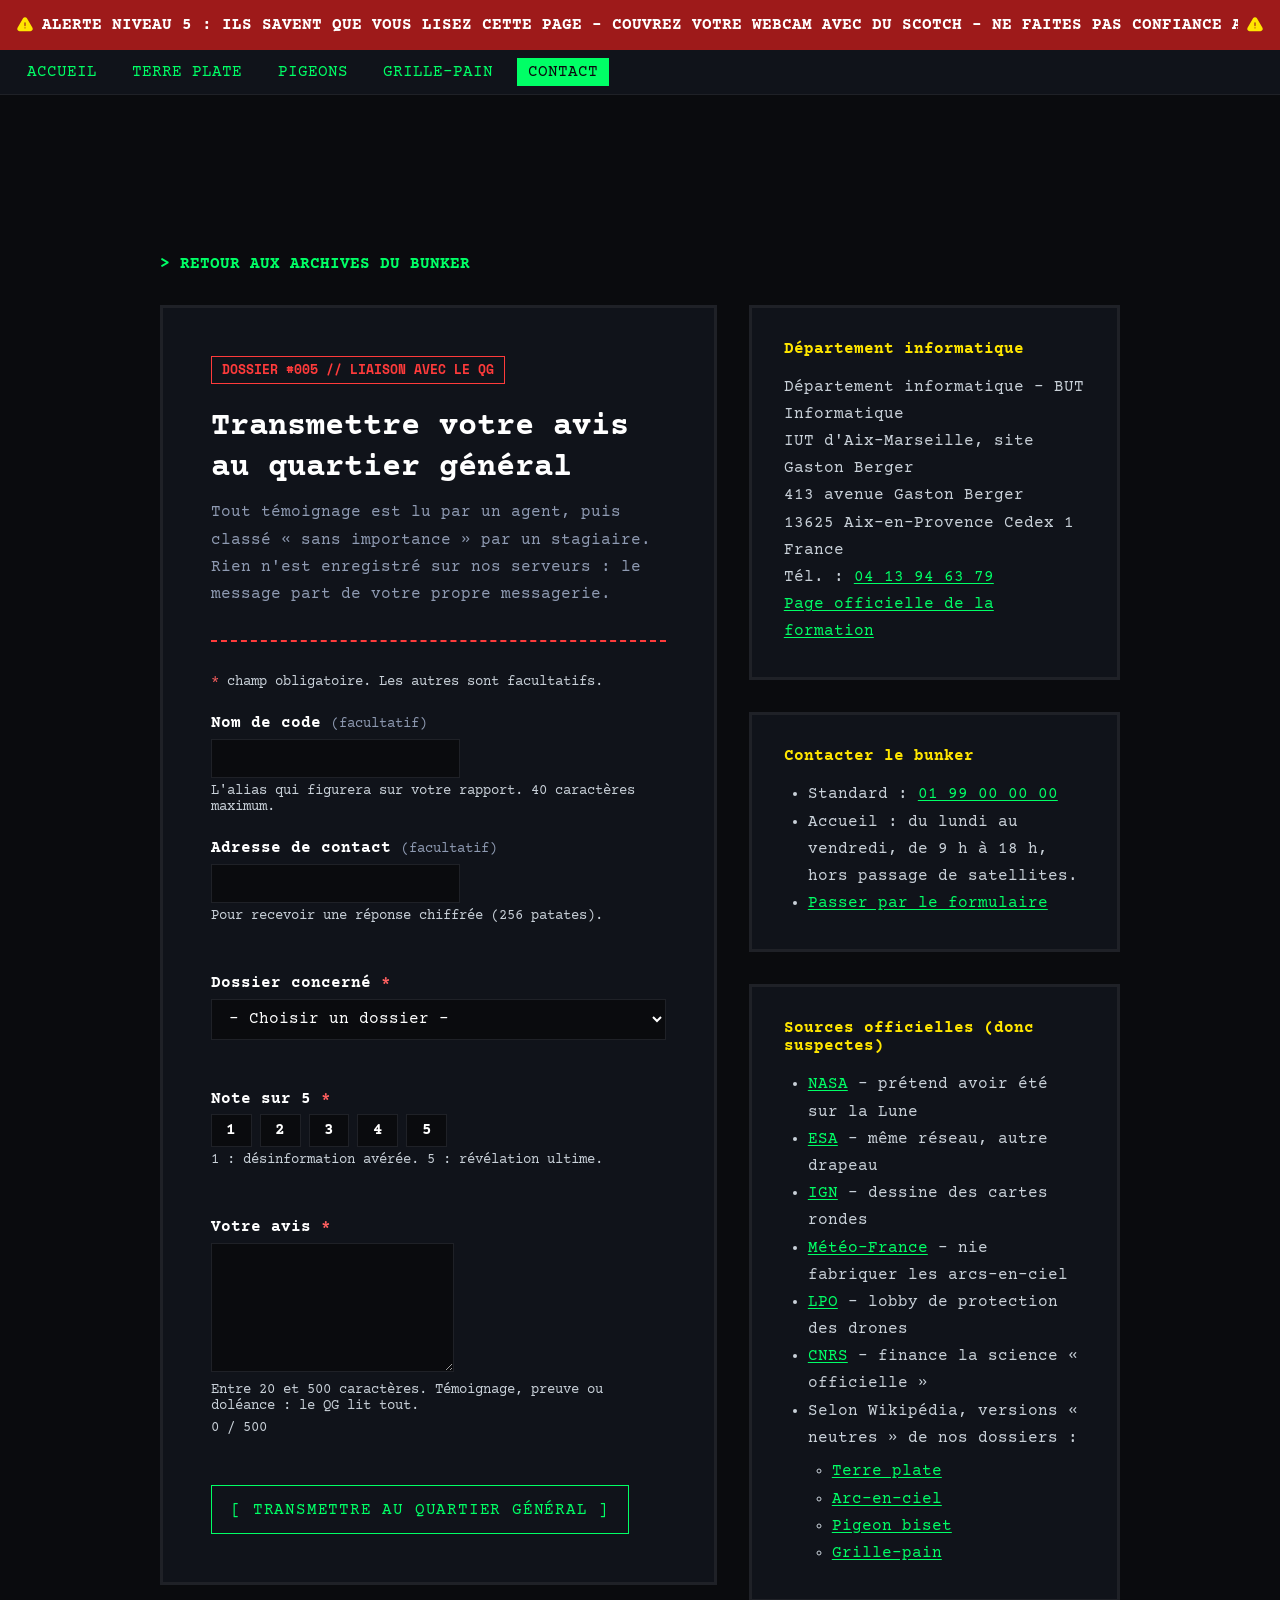
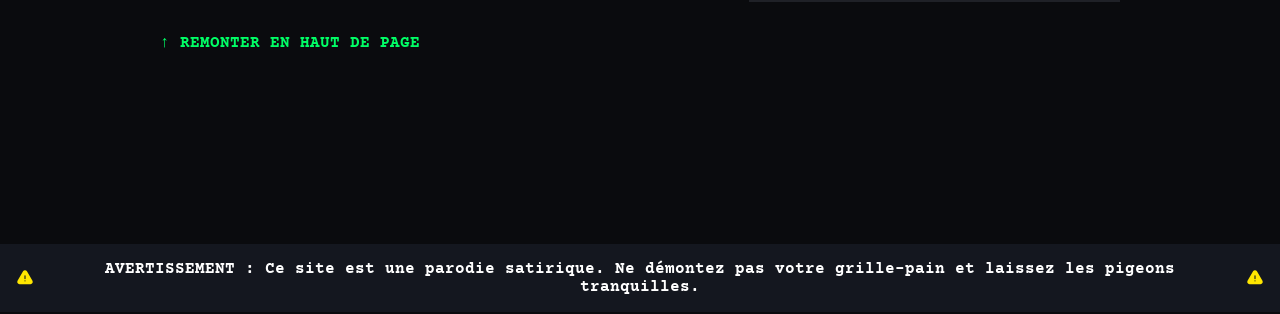
==== pages/contact.html @ 975d0641 "Page contact, menu, référencement, noms en anglais, CSS minifié" ====
<!DOCTYPE html>
<html lang="fr">
<head>
    <!-- Bonjour, voici Bob
     \O/
      |
     / \
    -->
    <meta charset="UTF-8">
    <meta name="viewport" content="width=device-width, initial-scale=1.0">
    <title>Transmettre votre avis - La Grande Révélation</title>

    <meta name="description" content="Laissez votre avis sur La Grande Révélation et ses dossiers. Le formulaire ouvre votre messagerie avec un message prêt à envoyer au quartier général.">
    <meta name="author" content="github:cazzuloa">

    <!-- Adresse officielle de la page et descriptif de partage (Open Graph, Twitter Card) -->
    <link rel="canonical" href="https://cazzuloa.github.io/La-Grande-Revelation/pages/contact.html">
    <meta property="og:title" content="Transmettre votre avis au quartier général">
    <meta property="og:type" content="website">
    <meta property="og:url" content="https://cazzuloa.github.io/La-Grande-Revelation/pages/contact.html">
    <meta property="og:site_name" content="La Grande Révélation">
    <meta property="og:description" content="Un formulaire pour donner votre avis sur nos dossiers, avec les coordonnées du département informatique et nos sources.">
    <meta property="og:image" content="https://cazzuloa.github.io/La-Grande-Revelation/assets/images/og-image.jpg">
    <meta property="og:image:width" content="1200">
    <meta property="og:image:height" content="630">
    <meta property="og:locale" content="fr_FR">
    <meta name="twitter:card" content="summary">
    <meta name="twitter:title" content="Transmettre votre avis au quartier général">
    <meta name="twitter:description" content="Un formulaire pour donner votre avis sur nos dossiers, avec les coordonnées du département informatique et nos sources.">
    <meta name="twitter:image" content="https://cazzuloa.github.io/La-Grande-Revelation/assets/images/og-image.jpg">

    <!-- Données structurées : la page et le département (adresse, téléphone, coordonnées GPS)
         pour le référencement local -->
    <script type="application/ld+json">
    {
        "@context": "https://schema.org",
        "@graph": [
            {
                "@type": "ContactPage",
                "name": "Transmettre votre avis au quartier général",
                "url": "https://cazzuloa.github.io/La-Grande-Revelation/pages/contact.html",
                "isPartOf": { "@type": "WebSite", "name": "La Grande Révélation", "url": "https://cazzuloa.github.io/La-Grande-Revelation/" },
                "mainEntity": { "@id": "#department" },
                "inLanguage": "fr"
            },
            {
                "@type": "Organization",
                "@id": "#department",
                "name": "Département informatique - IUT d'Aix-Marseille",
                "url": "https://iut.univ-amu.fr/fr/formations/bachelor-universitaire-de-technologie/but-informatique/but-info-aix",
                "telephone": "+33413946379",
                "address": {
                    "@type": "PostalAddress",
                    "streetAddress": "413 avenue Gaston Berger",
                    "addressLocality": "Aix-en-Provence",
                    "postalCode": "13625",
                    "addressCountry": "FR"
                },
                "geo": {
                    "@type": "GeoCoordinates",
                    "latitude": 43.51416,
                    "longitude": 5.45147
                }
            }
        ]
    }
    </script>

    <!-- Favicon : l'œil du bunker, en deux tailles et pour l'écran d'accueil d'Apple -->
    <link rel="icon" href="../assets/images/favicon-32.png" sizes="32x32" type="image/png">
    <link rel="icon" href="../assets/images/favicon-192.png" sizes="192x192" type="image/png">
    <link rel="apple-touch-icon" href="../assets/images/apple-touch-icon.png">

    <!-- Google Fonts : seules les polices utilisées par le site sont chargées -->
    <link rel="preconnect" href="https://fonts.googleapis.com">
    <link rel="preconnect" href="https://fonts.gstatic.com" crossorigin>
    <link href="https://fonts.googleapis.com/css2?family=Courier+Prime:ital,wght@0,400;0,700;1,400;1,700&amp;family=Space+Mono:wght@400;700&amp;display=swap" rel="stylesheet">

    <!-- Notre magnifique CSS -->
    <link id="theme-link" rel="stylesheet" href="../css/dark.min.css">
    <link rel="stylesheet" href="../css/global.min.css">
    <link rel="stylesheet" href="../css/contact.min.css">

    <!-- Pour que le Mossad ne trouve pas nos traces -->
    <script src="../js/theme-changer.js"></script>
    <!-- Validation du formulaire et ouverture de la messagerie -->
    <script src="../js/contact-form.js" defer></script>
</head>
<body id="top">
    <!-- Lien d'évitement : au clavier, saute directement au contenu -->
    <a class="skip-link" href="#main-content">Aller au contenu</a>

    <header>
        <svg xmlns="http://www.w3.org/2000/svg" viewBox="0 0 24 24" fill="currentColor" aria-hidden="true">
            <path fill-rule="evenodd" d="M9.401 3.003c1.155-2 4.043-2 5.197 0l7.355 12.748c1.154 2-.29 4.5-2.599 4.5H4.645c-2.309 0-3.752-2.5-2.598-4.5L9.4 3.003ZM12 8.25a.75.75 0 0 1 .75.75v3.75a.75.75 0 0 1-1.5 0V9a.75.75 0 0 1 .75-.75Zm0 8.25a.75.75 0 1 0 0-1.5.75.75 0 0 0 0 1.5Z" clip-rule="evenodd" />
        </svg>
        <p>
            <span>alerte niveau 5 : ils savent que vous lisez cette page - couvrez votre webcam avec du scotch - ne faites pas confiance aux pigeons - votre grille-pain enregistre vos pensées - </span>
            <span aria-hidden="true">alerte niveau 5 : ils savent que vous lisez cette page - couvrez votre webcam avec du scotch - ne faites pas confiance aux pigeons - votre grille-pain enregistre vos pensées - </span>
        </p>
        <svg xmlns="http://www.w3.org/2000/svg" viewBox="0 0 24 24" fill="currentColor" aria-hidden="true">
            <path fill-rule="evenodd" d="M9.401 3.003c1.155-2 4.043-2 5.197 0l7.355 12.748c1.154 2-.29 4.5-2.599 4.5H4.645c-2.309 0-3.752-2.5-2.598-4.5L9.4 3.003ZM12 8.25a.75.75 0 0 1 .75.75v3.75a.75.75 0 0 1-1.5 0V9a.75.75 0 0 1 .75-.75Zm0 8.25a.75.75 0 1 0 0-1.5.75.75 0 0 0 0 1.5Z" clip-rule="evenodd" />
        </svg>
    </header>

    <!-- Navigation principale : présente sur toutes les pages, la page en cours est signalée -->
    <nav aria-label="Navigation principale">
        <ul>
            <li><a href="../index.html">Accueil</a></li>
            <li><a href="flat-earth.html">Terre plate</a></li>
            <li><a href="pigeons.html">Pigeons</a></li>
            <li><a href="toaster.html">Grille-pain</a></li>
            <li><a href="contact.html" aria-current="page">Contact</a></li>
        </ul>
    </nav>

    <main id="main-content" tabindex="-1">
        <a href="../index.html">&gt; Retour aux archives du bunker</a>

        <div class="contact">
            <!-- Formulaire d'avis : l'envoi se fait par la messagerie du visiteur (attribut action) -->
            <section class="feedback" aria-labelledby="feedback-title">
                <header>
                    <p class="file-label">DOSSIER #005 // LIAISON AVEC LE QG</p>
                    <h1 id="feedback-title">Transmettre votre avis au quartier général</h1>
                    <p class="description">Tout témoignage est lu par un agent, puis classé « sans importance » par un stagiaire. Rien n'est enregistré sur nos serveurs : le message part de votre propre messagerie.</p>
                </header>

                <hr>

                <form class="opinion-form" id="opinion-form" action="mailto:lucas@example.fr" method="post" enctype="text/plain">
                    <p class="form-hint"><span class="required">*</span> champ obligatoire. Les autres sont facultatifs.</p>

                    <div class="field">
                        <label for="codename">Nom de code <span class="optional">(facultatif)</span></label>
                        <input type="text" id="codename" name="codename" autocomplete="nickname" maxlength="40" aria-describedby="codename-help">
                        <p class="field-help" id="codename-help">L'alias qui figurera sur votre rapport. 40 caractères maximum.</p>
                    </div>

                    <div class="field">
                        <label for="email">Adresse de contact <span class="optional">(facultatif)</span></label>
                        <input type="email" id="email" name="email" autocomplete="email" inputmode="email" maxlength="80" aria-describedby="email-help email-error">
                        <p class="field-help" id="email-help">Pour recevoir une réponse chiffrée (256 patates).</p>
                        <p class="field-error" id="email-error"></p>
                    </div>

                    <div class="field">
                        <label for="topic">Dossier concerné <span class="required">*</span></label>
                        <select id="topic" name="topic" required aria-describedby="topic-error">
                            <option value="">- Choisir un dossier -</option>
                            <option value="#001 - La Terre est plate">#001 - La Terre est plate</option>
                            <option value="#002 - Les arcs-en-ciel">#002 - Les arcs-en-ciel</option>
                            <option value="#003 - Les pigeons nous écoutent">#003 - Les pigeons nous écoutent</option>
                            <option value="#004 - Votre grille-pain">#004 - Votre grille-pain</option>
                            <option value="Le site entier">Le site entier</option>
                        </select>
                        <p class="field-error" id="topic-error"></p>
                    </div>

                    <fieldset class="field">
                        <legend>Note sur 5 <span class="required">*</span></legend>
                        <div class="rating">
                            <input type="radio" id="rating-1" name="rating" value="1" required aria-describedby="rating-help rating-error">
                            <label for="rating-1">1</label>

                            <input type="radio" id="rating-2" name="rating" value="2" required aria-describedby="rating-help rating-error">
                            <label for="rating-2">2</label>

                            <input type="radio" id="rating-3" name="rating" value="3" required aria-describedby="rating-help rating-error">
                            <label for="rating-3">3</label>

                            <input type="radio" id="rating-4" name="rating" value="4" required aria-describedby="rating-help rating-error">
                            <label for="rating-4">4</label>

                            <input type="radio" id="rating-5" name="rating" value="5" required aria-describedby="rating-help rating-error">
                            <label for="rating-5">5</label>
                        </div>
                        <p class="field-help" id="rating-help">1 : désinformation avérée. 5 : révélation ultime.</p>
                        <p class="field-error" id="rating-error"></p>
                    </fieldset>

                    <div class="field">
                        <label for="message">Votre avis <span class="required">*</span></label>
                        <textarea id="message" name="message" rows="6" minlength="20" maxlength="500" required aria-describedby="message-help message-count message-error"></textarea>
                        <p class="field-help" id="message-help">Entre 20 et 500 caractères. Témoignage, preuve ou doléance : le QG lit tout.</p>
                        <p class="field-count" id="message-count">0 / 500</p>
                        <p class="field-error" id="message-error"></p>
                    </div>

                    <button type="submit" class="btn-submit">[ Transmettre au quartier général ]</button>

                    <!-- Affiché seulement après un envoi valable : message prêt et lien de secours -->
                    <div class="form-status" id="form-status" role="status" tabindex="-1" hidden>
                        <p>Votre messagerie devrait s'ouvrir avec le message prêt à envoyer. Sinon, copiez-le ci-dessous ou réessayez.</p>
                        <pre class="message-preview"></pre>
                        <a class="mail-link">Ouvrir ma messagerie</a>
                        <button type="button" class="btn-copy">Copier le message</button>
                    </div>
                </form>
            </section>

            <!-- Coordonnées vérifiées sur le site officiel de l'IUT d'Aix-Marseille -->
            <aside class="contact-info" aria-label="Coordonnées et sources">
                <section class="card" aria-labelledby="department-title">
                    <h2 id="department-title">Département informatique</h2>
                    <address>
                        Département informatique - BUT Informatique<br>
                        IUT d'Aix-Marseille, site Gaston Berger<br>
                        413 avenue Gaston Berger<br>
                        13625 Aix-en-Provence Cedex 1<br>
                        France<br>
                        Tél. : <a href="tel:+33413946379">04 13 94 63 79</a><br>
                        <a href="https://iut.univ-amu.fr/fr/formations/bachelor-universitaire-de-technologie/but-informatique/but-info-aix" rel="external">Page officielle de la formation</a>
                    </address>
                </section>

                <!-- Coordonnées fictives : le numéro 01 99 00 00 00 est réservé à la fiction -->
                <section class="card" aria-labelledby="headquarters-title">
                    <h2 id="headquarters-title">Contacter le bunker</h2>
                    <ul>
                        <li>Standard : <a href="tel:+33199000000">01 99 00 00 00</a></li>
                        <li>Accueil : du lundi au vendredi, de 9 h à 18 h, hors passage de satellites.</li>
                        <li><a href="#opinion-form">Passer par le formulaire</a></li>
                    </ul>
                </section>

                <!-- Liens externes : ils s'ouvrent dans le même onglet -->
                <section class="card" aria-labelledby="sources-title">
                    <h2 id="sources-title">Sources officielles (donc suspectes)</h2>
                    <ul>
                        <li><a href="https://www.nasa.gov/" rel="external">NASA</a> - prétend avoir été sur la Lune</li>
                        <li><a href="https://www.esa.int/" rel="external">ESA</a> - même réseau, autre drapeau</li>
                        <li><a href="https://www.ign.fr/" rel="external">IGN</a> - dessine des cartes rondes</li>
                        <li><a href="https://meteofrance.com/" rel="external">Météo-France</a> - nie fabriquer les arcs-en-ciel</li>
                        <li><a href="https://www.lpo.fr/" rel="external">LPO</a> - lobby de protection des drones</li>
                        <li><a href="https://www.cnrs.fr/" rel="external">CNRS</a> - finance la science « officielle »</li>
                        <li>Selon Wikipédia, versions « neutres » de nos dossiers :
                            <ul>
                                <li><a href="https://fr.wikipedia.org/wiki/Terre_plate" rel="external">Terre plate</a></li>
                                <li><a href="https://fr.wikipedia.org/wiki/Arc-en-ciel" rel="external">Arc-en-ciel</a></li>
                                <li><a href="https://fr.wikipedia.org/wiki/Pigeon_biset" rel="external">Pigeon biset</a></li>
                                <li><a href="https://fr.wikipedia.org/wiki/Grille-pain" rel="external">Grille-pain</a></li>
                            </ul>
                        </li>
                    </ul>
                </section>
            </aside>
        </div>

        <!-- Ancrage : remonte en haut de la page -->
        <a class="back-to-top" href="#top">↑ Remonter en haut de page</a>
    </main>

    <footer>
        <svg xmlns="http://www.w3.org/2000/svg" viewBox="0 0 24 24" fill="currentColor" aria-hidden="true">
            <path fill-rule="evenodd" d="M9.401 3.003c1.155-2 4.043-2 5.197 0l7.355 12.748c1.154 2-.29 4.5-2.599 4.5H4.645c-2.309 0-3.752-2.5-2.598-4.5L9.4 3.003ZM12 8.25a.75.75 0 0 1 .75.75v3.75a.75.75 0 0 1-1.5 0V9a.75.75 0 0 1 .75-.75Zm0 8.25a.75.75 0 1 0 0-1.5.75.75 0 0 0 0 1.5Z" clip-rule="evenodd" />
        </svg>
        <p>AVERTISSEMENT : Ce site est une parodie satirique. Ne démontez pas votre grille-pain et laissez les pigeons tranquilles.</p>
        <svg xmlns="http://www.w3.org/2000/svg" viewBox="0 0 24 24" fill="currentColor" aria-hidden="true">
            <path fill-rule="evenodd" d="M9.401 3.003c1.155-2 4.043-2 5.197 0l7.355 12.748c1.154 2-.29 4.5-2.599 4.5H4.645c-2.309 0-3.752-2.5-2.598-4.5L9.4 3.003ZM12 8.25a.75.75 0 0 1 .75.75v3.75a.75.75 0 0 1-1.5 0V9a.75.75 0 0 1 .75-.75Zm0 8.25a.75.75 0 1 0 0-1.5.75.75 0 0 0 0 1.5Z" clip-rule="evenodd" />
        </svg>
    </footer>
</body>
</html>
---- css/dark.min.css ----
:root{--red:#9e1a1a;--red-2:#ff6060;--red-3:#ff3b3b;--yellow:#ffe600;--yellow-2:#e6c619;--green:#0f6;--green-2:#01ff66;--white:#fff;--white-2:#c9d1d9;--black:#14171f;--background:#0a0b0e;--border:#1f2127;--text:#fff;--background-g:#1f2a24;--background-g-2:#01ff6610;--muted:#8f9bb3;--signals-bg:#10131a;--card-alt:#0d0f14;--card-text:#cbd5e1;--highlight:#ffe600;--green-bg:#0f6}
---- css/global.min.css ----
*{box-sizing:border-box}html,body{background:var(--background);color:var(--text);margin:0;padding:0;font-family:Courier Prime,Courier New,monospace}.visually-hidden{white-space:nowrap;border:0;width:1px;height:1px;margin:-1px;padding:0;position:absolute;overflow:hidden}:target{scroll-margin-top:4em}@media (prefers-reduced-motion:no-preference){html{scroll-behavior:smooth}}.back-to-top{color:var(--green);text-transform:uppercase;margin-top:2em;text-decoration:none;display:inline-block;&:hover{text-decoration:underline}&:focus-visible{outline:.15em solid var(--yellow);outline-offset:.1em}}body>.skip-link{z-index:2;background-color:var(--green);color:var(--background);padding:.6em 1em;text-decoration:none;position:absolute;top:0;left:0;transform:translateY(-100%);&:focus{transform:translateY(0)}}body>header{background-color:var(--red);color:var(--white);justify-content:center;align-items:center;gap:.5em;padding:1em;display:flex;overflow:hidden;& svg{width:1lh;height:1lh;color:var(--highlight);flex-shrink:0}& p{text-transform:uppercase;white-space:nowrap;flex:1;min-width:0;margin:0;font-family:Courier Prime,monospace;font-size:1em;font-weight:700;display:flex;overflow:hidden;& span{flex-shrink:0;animation:30s linear infinite marquee}}}@keyframes marquee{0%{transform:translate(0)}to{transform:translate(-100%)}}body>nav{z-index:1;background-color:var(--signals-bg);border-bottom:.1em solid var(--border);padding:.5em 1em;position:sticky;top:0;& ul{flex-wrap:wrap;gap:.3em .8em;margin:0;padding:0;list-style:none;display:flex}& a{color:var(--green);text-transform:uppercase;padding:.3em .7em;text-decoration:none;display:inline-block;&:hover{text-decoration:underline}&[aria-current=page]{background-color:var(--green);color:var(--background)}&:focus-visible{outline:.15em solid var(--yellow);outline-offset:.1em}}}body>footer{background-color:var(--black);color:var(--white);justify-content:center;align-items:center;gap:.5em;padding:1em;display:flex;& svg{width:1lh;height:1lh;color:var(--highlight);flex-shrink:0}& p{text-align:center;margin:0;font-family:Courier Prime,monospace;font-size:1em;font-weight:700}}body>.leprechauns{position:fixed;inset:0;overflow:hidden;& img{top:-8em;left:var(--x);width:var(--size);height:auto;animation:rain var(--duration) linear var(--delay) infinite;position:absolute}}@keyframes rain{0%{transform:translateY(0)rotate(-10deg)}50%{transform:translateY(calc(50vh + 8em))rotate(10deg)}to{transform:translateY(calc(100vh + 16em))rotate(-10deg)}}@media (width<=1023px){body>main{padding:3em}}@media (width<=767px){body>header{padding:.7em;& svg{width:.7lh;height:.7lh}& p{font-size:.7em}}body>nav{padding:.4em .6em;& a{padding:.25em .5em;font-size:.85em}}body>footer{padding:.7em;& svg{width:.7lh;height:.7lh}& p{font-size:.7em}}}@media (prefers-reduced-motion:reduce){body>header p span{animation:none}body>.leprechauns{display:none}}
---- css/contact.min.css ----
body>main{background-color:var(--background);color:var(--text);margin:0;padding:10em;font-family:Courier Prime,monospace;font-size:1em;font-weight:700;&>a{color:var(--green);text-transform:uppercase;margin-bottom:2em;text-decoration:none;display:inline-block}&>a:hover{text-decoration:underline}& .contact{grid-template-columns:minmax(0,3fr) minmax(0,2fr);align-items:start;gap:2em;display:grid;& .feedback,& .card{background:var(--signals-bg);border:.2em solid var(--border);padding:3em}& .feedback{&>header{& .file-label{color:var(--red-3);border:.1em solid;margin:0;padding:.3em .8em;font-family:Space Mono,monospace;font-size:.8em;display:inline-block}& h1{margin:.7em 0 .3em;font-size:2em;line-height:1.3}& .description{color:var(--muted);margin:0;font-weight:400;line-height:1.7}}&>hr{border:none;border-top:2px dashed var(--red-3);width:100%;margin:2em 0}& .opinion-form{flex-direction:column;gap:1.5em;display:flex;& .form-hint{color:var(--white-2);margin:0;font-size:.9em;font-weight:400}& .required{color:var(--red-2)}& .optional{color:var(--muted);font-size:.85em;font-weight:400}& .field{border:none;min-width:0;margin:0;padding:0;& label,& legend{margin-bottom:.4em;padding:0;display:block}}& input:not([type=radio]),& select,& textarea{background-color:var(--background);color:var(--text);border:.1em solid var(--border);padding:.6em .8em;font-family:inherit;font-size:max(1em,16px);font-weight:400;&:focus-visible{outline:.15em solid var(--yellow);outline-offset:.1em}&[aria-invalid=true]{border-color:var(--red-2)}}& input:not([type=radio]){max-width:30em}& select{width:100%;& option{background-color:var(--background);color:var(--text)}}& textarea{resize:vertical;min-height:8em}& .rating{flex-wrap:wrap;gap:.5em;display:flex;position:relative;& input{opacity:0;position:absolute}& label{background-color:var(--background);color:var(--text);border:.1em solid var(--border);cursor:pointer;margin:0;padding:.4em .9em}& input:checked+label{background-color:var(--green);color:var(--background);border-color:var(--green)}& input:focus-visible+label{outline:.15em solid var(--yellow);outline-offset:.1em}}& .field-help,& .field-count{color:var(--white-2);margin:.4em 0 0;font-size:.85em;font-weight:400}& .field-error{min-height:1.4em;color:var(--red-2);margin:.4em 0 0;font-size:.9em;font-weight:400}& .btn-submit,& .btn-copy{color:var(--green-2);text-transform:uppercase;letter-spacing:.05em;cursor:pointer;background-color:#0000;border:1px solid;padding:.9em 1.2em;font-family:Courier Prime,monospace;transition:background-color .2s,color .2s;&:hover,&:focus-visible{background-color:var(--green-2);color:var(--background)}}& .btn-submit{align-self:flex-start;font-size:1em}& .btn-copy{font-size:.85em}& .form-status{background-color:color-mix(in srgb, var(--green) 15%, transparent);border:.1em solid var(--green);padding:1em;&:focus-visible{outline:.15em solid var(--yellow);outline-offset:.1em}& p{margin:0 0 1em}& .message-preview{white-space:pre-wrap;overflow-wrap:anywhere;background:var(--card-alt);color:var(--card-text);margin:0 0 1em;padding:1em;font-family:inherit;font-size:.9em}& .mail-link{color:var(--green);text-underline-offset:.15em;margin-right:1em;&:visited{color:var(--green)}&:focus-visible{outline:.15em solid var(--yellow);outline-offset:.1em}}}}}& .contact-info{flex-direction:column;gap:2em;display:flex;& .card{padding:2em;& h2{color:var(--yellow);margin:0 0 1em;font-size:1em}& address,& li{color:var(--white-2);font-style:normal;font-weight:400;line-height:1.7}& ul{margin:0;padding-left:1.5em}& ul ul{margin:.4em 0 0}& a{color:var(--green);text-underline-offset:.15em;&:visited{color:var(--green)}&:focus-visible{outline:.15em solid var(--yellow);outline-offset:.1em}}}}}}@media (width<=1279px){body>main{& .contact{grid-template-columns:minmax(0,1fr)}}}@media (width<=1023px){body>main{padding:3em}}@media (width<=767px){body>main{padding:.5em;font-size:.7em;& .contact{& .feedback,& .card{padding:1.5em}}}}
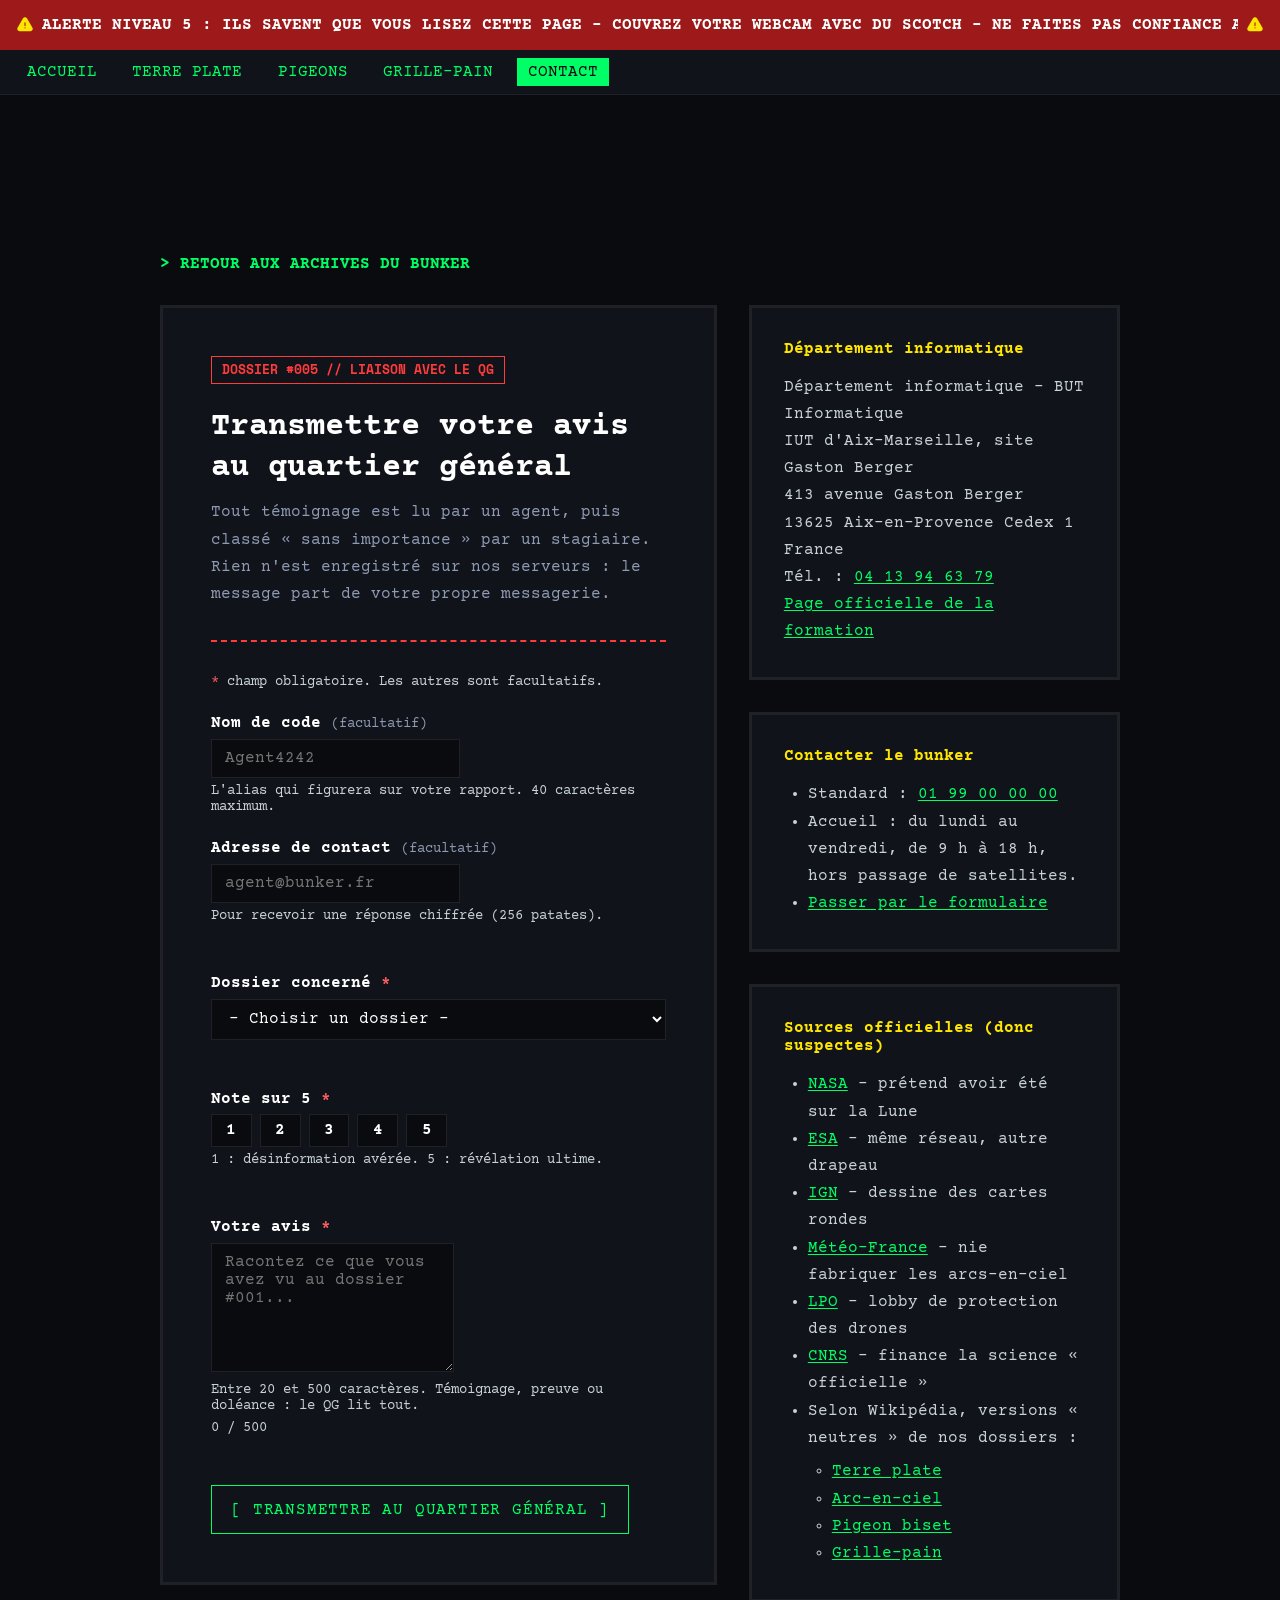
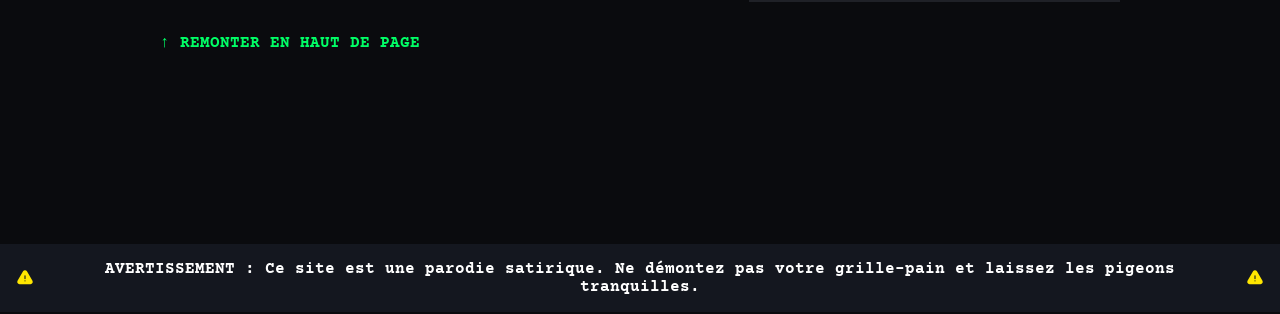
==== commit f3364119: "feat: améliorer le formulaire et charger les images en différé Co-authored-by: Boucql <lucas.boucq@e" ====
--- a/pages/contact.html
+++ b/pages/contact.html
@@ -128,18 +128,18 @@
 
                 <hr>
 
-                <form class="opinion-form" id="opinion-form" action="mailto:lucas@example.fr" method="post" enctype="text/plain">
+                <form class="opinion-form" id="opinion-form" action="mailto:hello-bunker-crypte@lagranderevelation.uwu" method="post" enctype="text/plain">
                     <p class="form-hint"><span class="required">*</span> champ obligatoire. Les autres sont facultatifs.</p>
 
                     <div class="field">
                         <label for="codename">Nom de code <span class="optional">(facultatif)</span></label>
-                        <input type="text" id="codename" name="codename" autocomplete="nickname" maxlength="40" aria-describedby="codename-help">
+                        <input type="text" id="codename" name="codename" autocomplete="nickname" maxlength="40" placeholder="Agent4242" aria-describedby="codename-help">
                         <p class="field-help" id="codename-help">L'alias qui figurera sur votre rapport. 40 caractères maximum.</p>
                     </div>
 
                     <div class="field">
                         <label for="email">Adresse de contact <span class="optional">(facultatif)</span></label>
-                        <input type="email" id="email" name="email" autocomplete="email" inputmode="email" maxlength="80" aria-describedby="email-help email-error">
+                        <input type="email" id="email" name="email" autocomplete="email" inputmode="email" maxlength="80" placeholder="agent@bunker.fr" pattern="[^@\s]+@[^@\s]+\.[^@\s]+" title="Format attendu : prenom@domaine.fr" aria-describedby="email-help email-error">
                         <p class="field-help" id="email-help">Pour recevoir une réponse chiffrée (256 patates).</p>
                         <p class="field-error" id="email-error"></p>
                     </div>
@@ -181,7 +181,7 @@
 
                     <div class="field">
                         <label for="message">Votre avis <span class="required">*</span></label>
-                        <textarea id="message" name="message" rows="6" minlength="20" maxlength="500" required aria-describedby="message-help message-count message-error"></textarea>
+                        <textarea id="message" name="message" rows="6" minlength="20" maxlength="500" placeholder="Racontez ce que vous avez vu au dossier #001..." required aria-describedby="message-help message-count message-error"></textarea>
                         <p class="field-help" id="message-help">Entre 20 et 500 caractères. Témoignage, preuve ou doléance : le QG lit tout.</p>
                         <p class="field-count" id="message-count">0 / 500</p>
                         <p class="field-error" id="message-error"></p>
